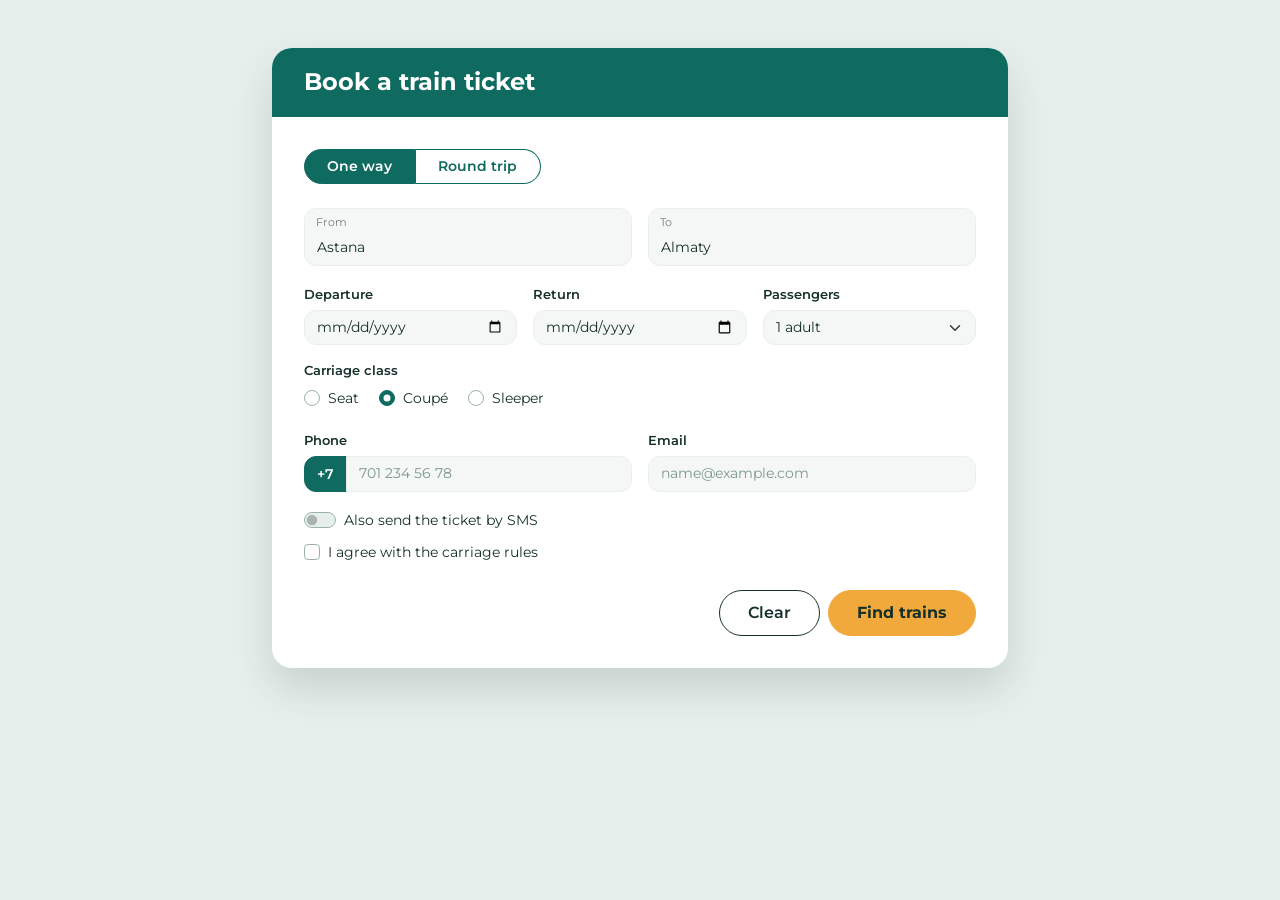
==== task1.html @ 1b10f295 "WEB4" ====
<!DOCTYPE html>
<html lang="en">
<head>
<meta charset="utf-8">
<meta name="viewport" content="width=device-width, initial-scale=1">
<title>Book a train ticket</title>
<link rel="preconnect" href="https://fonts.googleapis.com">
<link rel="preconnect" href="https://fonts.gstatic.com" crossorigin>
<link href="https://fonts.googleapis.com/css2?family=Montserrat:wght@400;500;600;700&amp;display=swap" rel="stylesheet">
<link href="https://cdn.jsdelivr.net/npm/bootstrap@5.3.3/dist/css/bootstrap.min.css" rel="stylesheet">
<link href="task1.css" rel="stylesheet">
</head>
<body>
<main class="container py-4 py-md-5">
  <div class="row justify-content-center">
    <div class="col-12 col-lg-10 col-xl-8">
      <form class="ticket-card" action="#" method="get">
        <header class="ticket-head">
          <h1 class="h4 m-0">Book a train ticket</h1>
        </header>

        <div class="ticket-body">
          <div class="trip-toggle mb-4" role="group" aria-label="Trip type">
            <input type="radio" class="btn-check" name="trip" id="trip-one" value="one-way" checked>
            <label class="btn" for="trip-one">One way</label>
            <input type="radio" class="btn-check" name="trip" id="trip-round" value="round-trip">
            <label class="btn" for="trip-round">Round trip</label>
          </div>

          <div class="row g-3">
            <div class="col-12 col-md-6">
              <div class="form-floating">
                <input type="text" class="form-control" id="from" name="from" placeholder="Astana" required autocomplete="off">
                <label for="from">From</label>
              </div>
            </div>
            <div class="col-12 col-md-6">
              <div class="form-floating">
                <input type="text" class="form-control" id="to" name="to" placeholder="Almaty" required autocomplete="off">
                <label for="to">To</label>
              </div>
            </div>

            <div class="col-12 col-md-4">
              <label class="form-label" for="departure">Departure</label>
              <input type="date" class="form-control" id="departure" name="departure" required>
            </div>
            <div class="col-12 col-md-4">
              <label class="form-label" for="return">Return</label>
              <input type="date" class="form-control" id="return" name="return">
            </div>
            <div class="col-12 col-md-4">
              <label class="form-label" for="passengers">Passengers</label>
              <select class="form-select" id="passengers" name="passengers">
                <option value="1" selected>1 adult</option>
                <option value="2">2 adults</option>
                <option value="3">3 adults</option>
                <option value="4">4 adults</option>
                <option value="5">5 adults</option>
                <option value="6">6 adults</option>
              </select>
            </div>

            <div class="col-12">
              <fieldset>
                <legend class="form-label">Carriage class</legend>
                <div class="form-check form-check-inline">
                  <input class="form-check-input" type="radio" name="carriage" id="class-seat" value="seat" required>
                  <label class="form-check-label" for="class-seat">Seat</label>
                </div>
                <div class="form-check form-check-inline">
                  <input class="form-check-input" type="radio" name="carriage" id="class-coupe" value="coupe" checked>
                  <label class="form-check-label" for="class-coupe">Coupé</label>
                </div>
                <div class="form-check form-check-inline">
                  <input class="form-check-input" type="radio" name="carriage" id="class-sleeper" value="sleeper">
                  <label class="form-check-label" for="class-sleeper">Sleeper</label>
                </div>
              </fieldset>
            </div>

            <div class="col-12 col-md-6">
              <label class="form-label" for="phone">Phone</label>
              <div class="input-group">
                <span class="input-group-text" id="phone-code">+7</span>
                <input type="tel" class="form-control" id="phone" name="phone" placeholder="701 234 56 78" aria-describedby="phone-code" autocomplete="tel-national" required>
              </div>
            </div>
            <div class="col-12 col-md-6">
              <label class="form-label" for="email">Email</label>
              <input type="email" class="form-control" id="email" name="email" placeholder="name@example.com" autocomplete="email" required>
            </div>

            <div class="col-12">
              <div class="form-check form-switch mb-2">
                <input class="form-check-input" type="checkbox" role="switch" id="sms" name="sms">
                <label class="form-check-label" for="sms">Also send the ticket by SMS</label>
              </div>
              <div class="form-check">
                <input class="form-check-input" type="checkbox" id="agree" name="agree" required>
                <label class="form-check-label" for="agree">I agree with the carriage rules</label>
              </div>
            </div>
          </div>

          <div class="d-flex flex-column-reverse flex-md-row justify-content-md-end gap-2 mt-4">
            <button type="reset" class="btn btn-clear">Clear</button>
            <button type="submit" class="btn btn-find">Find trains</button>
          </div>
        </div>
      </form>
    </div>
  </div>
</main>
</body>
</html>
---- task1.css ----
:root {
  --green: #0F6B5F;
  --amber: #F2A93B;
  --ink: #16302B;
  --field: #F4F7F5;
  --mist: #E6EFEC;
  --bs-body-font-family: "Montserrat", sans-serif;
}

body {
  font-family: "Montserrat", sans-serif;
  background: var(--mist);
  color: var(--ink);
  min-height: 100vh;
}

.ticket-card {
  background: #fff;
  border-radius: 1.25rem;
  box-shadow: 0 1.25rem 2.5rem rgba(22, 48, 43, 0.15);
  overflow: hidden;
}

.ticket-head {
  background: var(--green);
  color: #fff;
  padding: 1.25rem 2rem;
}

.ticket-head h1 {
  font-weight: 700;
}

.ticket-body {
  padding: 2rem;
}

@media (max-width: 575.98px) {
  .ticket-head {
    padding: 1rem 1.25rem;
  }

  .ticket-body {
    padding: 1.25rem;
  }
}

.form-label {
  font-size: 0.8rem;
  font-weight: 600;
  margin-bottom: 0.35rem;
}

legend.form-label {
  float: none;
  width: auto;
  padding: 0;
}

.form-control,
.form-select {
  background-color: var(--field);
  border: 1px solid var(--mist);
  border-radius: 0.75rem;
  color: var(--ink);
  font-size: 0.9rem;
}

.form-control::placeholder {
  color: #7d9791;
}

.form-control:focus,
.form-select:focus {
  background-color: var(--field);
  border-color: var(--green);
  box-shadow: 0 0 0 0.2rem rgba(15, 107, 95, 0.2);
  color: var(--ink);
}

.form-floating > .form-control {
  height: 3.5rem;
  padding-top: 1.6rem;
  padding-bottom: 0.4rem;
}

.form-floating > .form-control:not(:focus)::placeholder {
  color: var(--ink);
  opacity: 1;
}

.form-floating > label {
  color: var(--ink);
  font-size: 0.9rem;
  opacity: 0.6;
  transform: scale(0.78) translateY(-0.55rem) translateX(0.15rem);
}

.trip-toggle {
  display: inline-flex;
}

.trip-toggle .btn {
  background: #fff;
  border: 1px solid var(--green);
  border-radius: 0;
  color: var(--green);
  font-size: 0.85rem;
  font-weight: 600;
  padding: 0.4rem 1.4rem;
}

.trip-toggle label:first-of-type {
  border-radius: 2rem 0 0 2rem;
}

.trip-toggle label:last-of-type {
  border-radius: 0 2rem 2rem 0;
  border-left: 0;
}

.trip-toggle .btn-check:checked + .btn {
  background: var(--green);
  border-color: var(--green);
  color: #fff;
}

.trip-toggle .btn-check:focus-visible + .btn {
  box-shadow: 0 0 0 0.2rem rgba(15, 107, 95, 0.35);
  position: relative;
  z-index: 1;
}

.form-check-label {
  font-size: 0.85rem;
}

.form-check-input {
  border-color: #9bb2ac;
}

.form-check-input:checked {
  background-color: var(--green);
  border-color: var(--green);
}

.form-check-input:focus {
  border-color: var(--green);
  box-shadow: 0 0 0 0.2rem rgba(15, 107, 95, 0.25);
}

.form-switch .form-check-input {
  background-color: var(--mist);
}

.form-switch .form-check-input:checked {
  background-color: var(--green);
}

.input-group-text {
  background: var(--green);
  border: 1px solid var(--green);
  border-bottom-left-radius: 0.75rem;
  border-top-left-radius: 0.75rem;
  color: #fff;
  font-size: 0.85rem;
  font-weight: 600;
}

.btn {
  font-family: inherit;
}

.btn-find,
.btn-clear {
  border-radius: 2rem;
  padding: 0.65rem 1.75rem;
}

.btn-find {
  background: var(--amber);
  border: 1px solid var(--amber);
  color: var(--ink);
  font-weight: 700;
}

.btn-find:hover,
.btn-find:active {
  background: #e29a28;
  border-color: #e29a28;
  color: var(--ink);
}

.btn-clear {
  background: #fff;
  border: 1px solid var(--ink);
  color: var(--ink);
  font-weight: 600;
}

.btn-clear:hover,
.btn-clear:active {
  background: var(--ink);
  border-color: var(--ink);
  color: #fff;
}

.btn:focus-visible {
  box-shadow: 0 0 0 0.2rem rgba(15, 107, 95, 0.35);
}
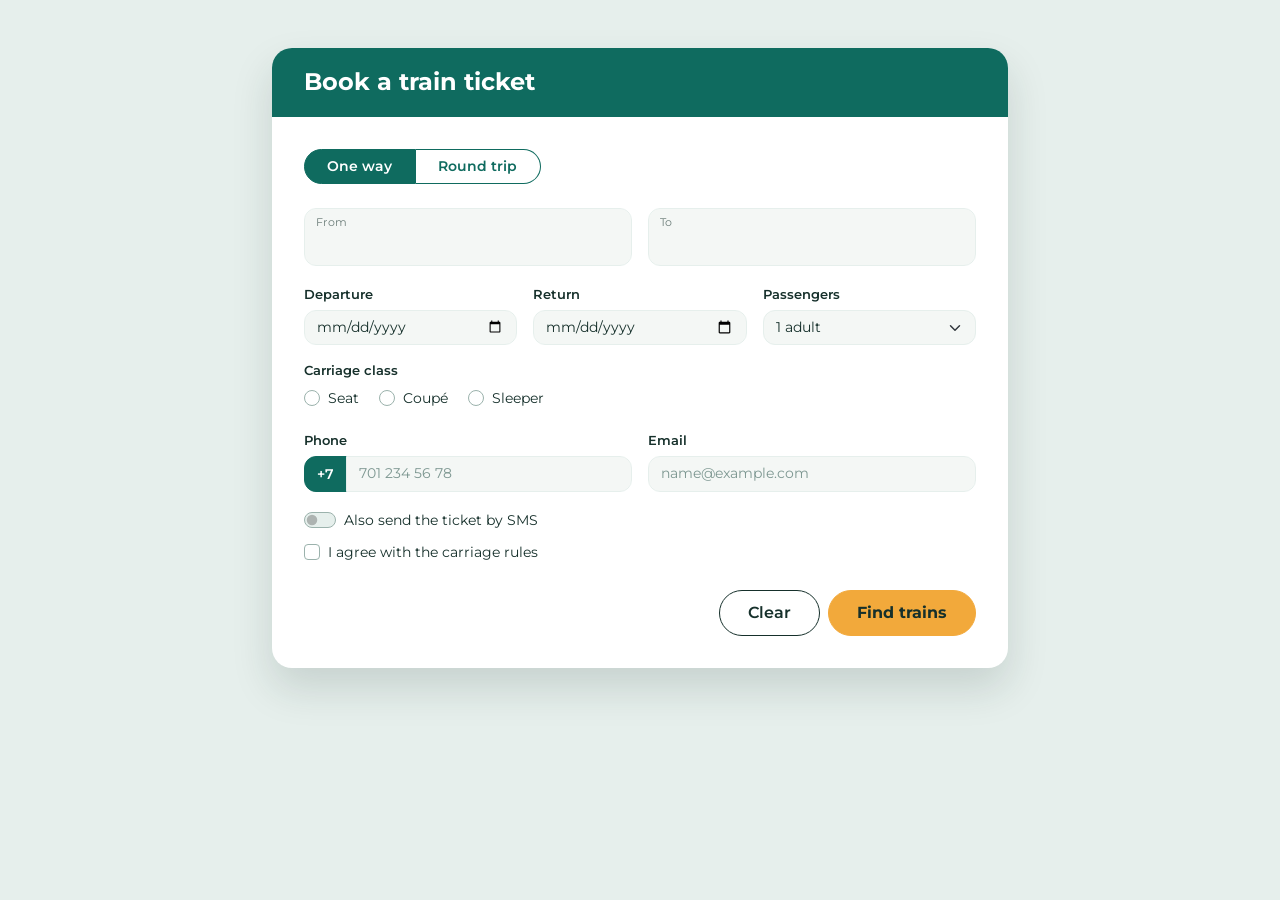
==== commit 7733b15b: "update" ====
--- a/task1.html
+++ b/task1.html
@@ -30,13 +30,13 @@
           <div class="row g-3">
             <div class="col-12 col-md-6">
               <div class="form-floating">
-                <input type="text" class="form-control" id="from" name="from" placeholder="Astana" required autocomplete="off">
+                <input type="text" class="form-control" id="from" name="from" placeholder=" " required autocomplete="off">
                 <label for="from">From</label>
               </div>
             </div>
             <div class="col-12 col-md-6">
               <div class="form-floating">
-                <input type="text" class="form-control" id="to" name="to" placeholder="Almaty" required autocomplete="off">
+                <input type="text" class="form-control" id="to" name="to" placeholder=" " required autocomplete="off">
                 <label for="to">To</label>
               </div>
             </div>
@@ -69,7 +69,7 @@
                   <label class="form-check-label" for="class-seat">Seat</label>
                 </div>
                 <div class="form-check form-check-inline">
-                  <input class="form-check-input" type="radio" name="carriage" id="class-coupe" value="coupe" checked>
+                  <input class="form-check-input" type="radio" name="carriage" id="class-coupe" value="coupe">
                   <label class="form-check-label" for="class-coupe">Coupé</label>
                 </div>
                 <div class="form-check form-check-inline">
